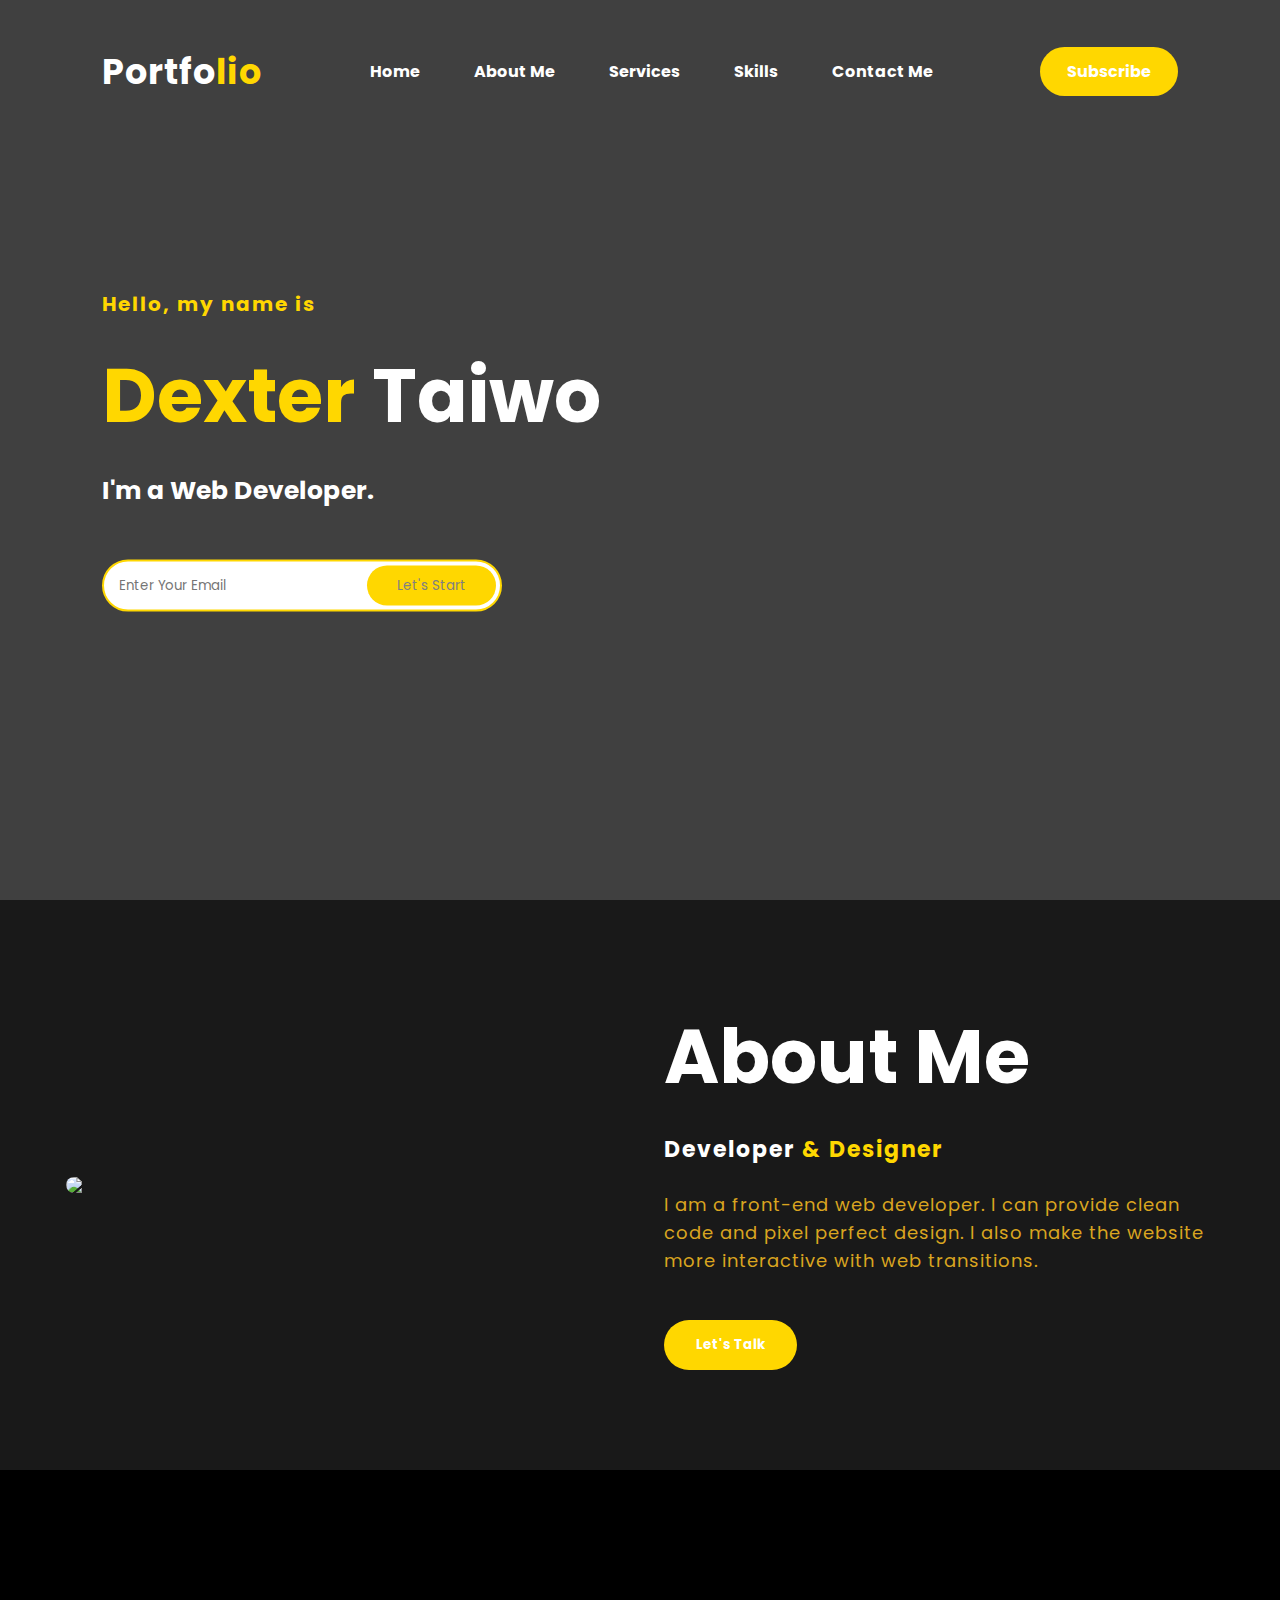
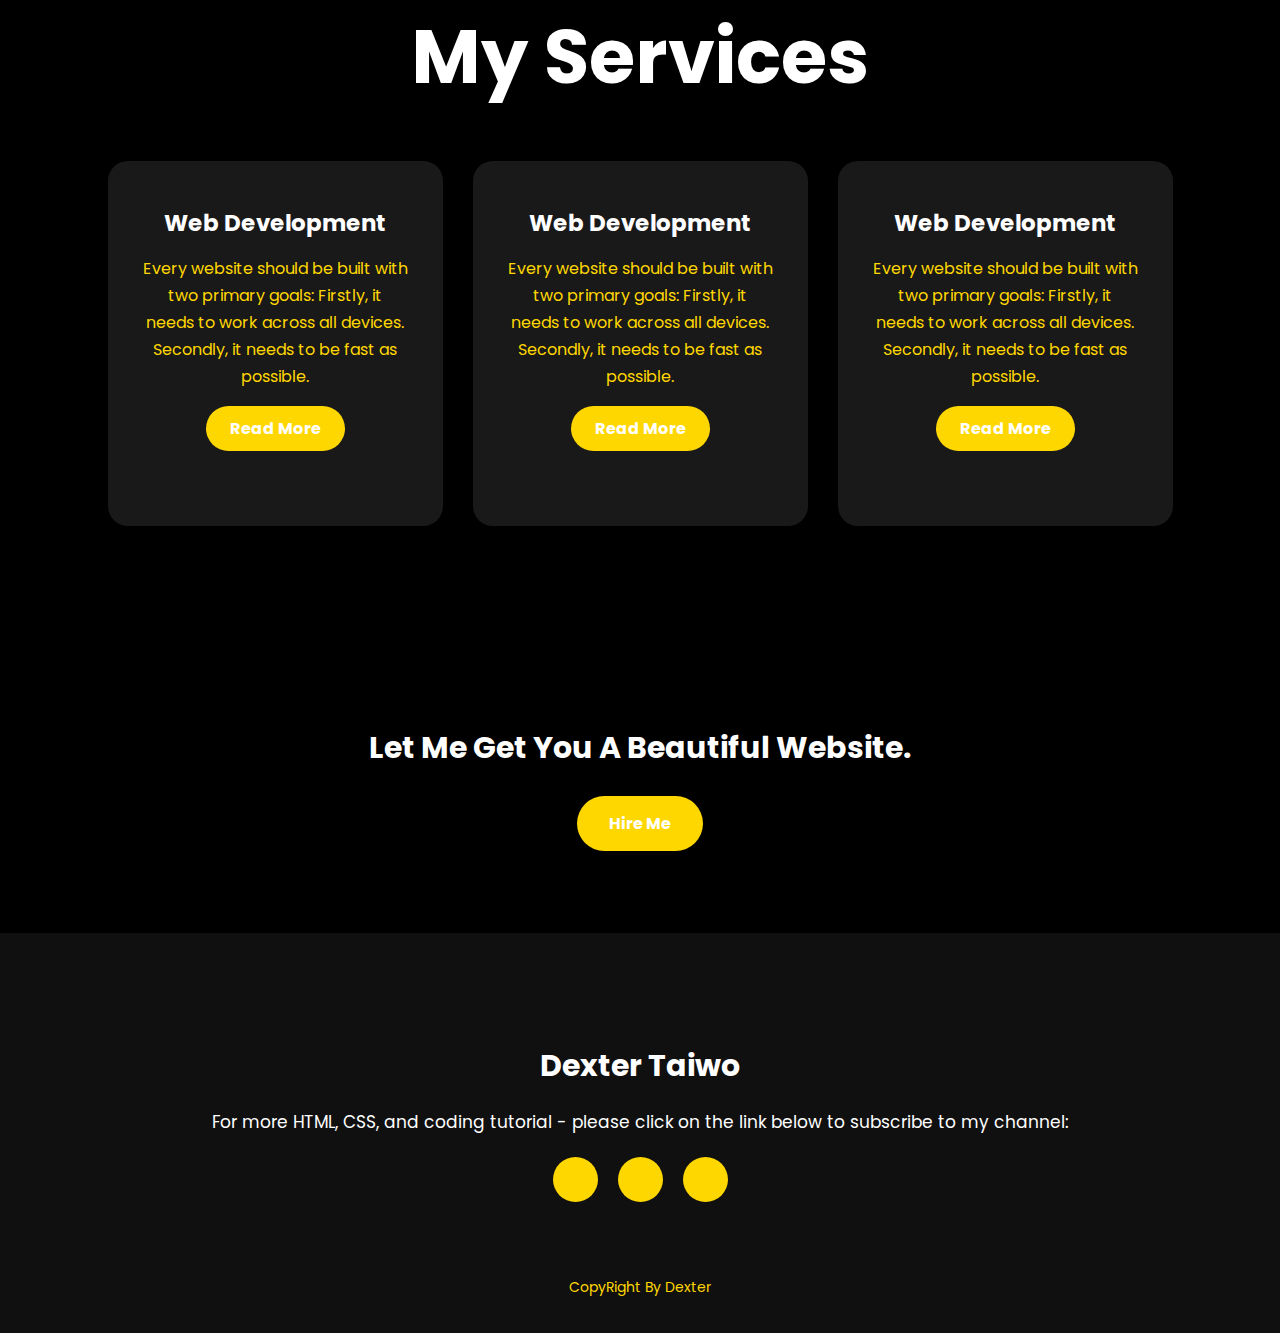
==== index.html @ 6de557a9 "changed to index" ====
<!DOCTYPE html>
<html lang="en">
<head>
    <meta charset="UTF-8">
    <meta http-equiv="X-UA-Compatible" content="IE=edge">
    <meta name="viewport" content="width=device-width, initial-scale=1.0">
    <title>Dexter's Portfolio</title>
    <link rel="stylesheet" href="portfolio.css">
    <link rel="stylesheet" href="https://cdnjs.cloudflare.com/ajax/libs/font-awesome/6.2.0/css/all.min.css" integrity="sha512-xh6O/CkQoPOWDdYTDqeRdPCVd1SpvCA9XXcUnZS2FmJNp1coAFzvtCN9BmamE+4aHK8yyUHUSCcJHgXloTyT2A==" crossorigin="anonymous" referrerpolicy="no-referrer" />

    <!-- google fonts -->
    <link rel="preconnect" href="https://fonts.googleapis.com">
    <link rel="preconnect" href="https://fonts.gstatic.com" crossorigin>    
    <link href="https://fonts.googleapis.com/css2?family=Poppins:wght@200;300;400;500&display=swap" rel="stylesheet">
</head>
<body>
    <div class="hero">
        <nav>
            <h2 class="logo">Portfo<span>lio</span></h2>
            <ul class="nav-links">
                <li><a href="#home">Home</a></li>
                <li><a href="#about">About Me</a></li>
                <li><a href="#services">Services</a></li>
                <li><a href="#services">Skills</a></li>
                <li><a href="#home">Contact Me</a></li>
            </ul>
            <a href="#" class="btn">Subscribe</a>

            <i class="fa-solid fa-bars nav-mobile-icon"></i>

        </nav>
        <div id="home" class="content">
            <h4>Hello, my name is</h4>
            <h1><span>Dexter</span> Taiwo</h1>
            <h3>I'm a Web Developer.</h3>
            <div  class="newsletter">
                <form>
                    <input type="email" name="email" id="mail" placeholder="Enter Your Email">
                    <input type="submit" name="submit" value="Let's Start">
                </form>
            </div>
        </div>
    </div>
    <section id="about" class="about">
        <div class="main">
            <img src="../langingpage/images/dext1.img.JPG">
            <div class="about-text">
                <h2>About Me</h2>
                <h5>Developer <span>& Designer</span></h5>
                <p>I am a front-end web developer. I can provide clean code and pixel perfect design. I also make the website more interactive with web transitions.</p>
                <button type="button">Let's Talk</button>
            </div>
        </div>
    </section>
    <div id="services" class="service">
        <div class="title">
            <h2>My Services</h2>
        </div>
        <div class="box">
            <div class="card">
                <i class="fa-solid fa-bars"></i>
                <h5>Web Development</h5>
                <div class="pra">
                    <p>Every website should be built with two primary goals: Firstly, it needs to work across all devices. Secondly, it needs to be fast as possible.</p>
                    <p style="text-align: center;">
                        <a class="button" href="#">Read More</a>
                    </p>
                </div>
            </div>
            <div class="card">
                <i class="fa-solid fa-user"></i>
                <h5>Web Development</h5>
                <div class="pra">
                    <p>Every website should be built with two primary goals: Firstly, it needs to work across all devices. Secondly, it needs to be fast as possible.</p>
                    <p style="text-align: center;">
                        <a class="button" href="#">Read More</a>
                    </p>
                </div>
            </div>
            <div class="card">
                <i class="fa-solid fa-bell"></i>
                <h5>Web Development</h5>
                <div class="pra">
                    <p>Every website should be built with two primary goals: Firstly, it needs to work across all devices. Secondly, it needs to be fast as possible.</p>
                    <p style="text-align: center;">
                        <a class="button" href="#">Read More</a>
                    </p>
                </div>
            </div>
        </div>
    </div>
    <div class="contact-me">
        <p>Let Me Get You A Beautiful Website.</p>
        <a class="button-two" href="#">Hire Me</a>
    </div>
    <footer>
        <p>Dexter Taiwo</p>
        <p>For more HTML, CSS, and coding tutorial - please click on the link below to subscribe to my channel:</p>
        <div class="social">
            <a href="#"><i class="fa-brands fa-instagram"></i></a>
            <a href="#"><i class="fa-brands fa-snapchat"></i></a>
            <a href="#"><i class="fa-sharp fa-solid fa-basketball"></i></a>
        </div>
        <p class="end">CopyRight By Dexter</p>
    </footer>
</body>
</html>
---- portfolio.css ----
*{
    padding: 0;
    margin: 0;
    font-family: 'Poppins', sans-serif;
    box-sizing: border-box;
    scroll-behavior: smooth;
}
body {
    width: 100%;
}
.hero{
    min-height: 100vh;
    width: 100%;
    
    background-image: linear-gradient(rgba(0,0,0,0.75),rgba(0,0,0,0.75)),url(../langingpage/images/dext4.img.JPG);
    background-size: cover;
    background-position: center;
}
nav{
    display: flex;
    align-items: center;
    justify-content: space-between;
    padding-top: 45px;
    padding-left: 8%;
    padding-right: 8%;
}
.logo{
    color: white;
    font-size: 35px;
    letter-spacing: 1px;
    cursor: pointer;
}
span{
    color: gold;
}
nav .nav-links {
    transition: .3s;
}
nav ul li{
    list-style-type: none;
    display: inline-block;
    padding: 10px 25px;
}
nav ul li a{
    color: white;
    text-decoration: none;
    font-weight: bold;
    text-transform: capitalize;
}
nav ul li a:hover{
    color: gold;
    transition: 0.5;
}

nav .nav-mobile-icon {
    display: none;
    
    color: gold;
    font-size: 25px;
    cursor: pointer;
    transition: .7s;
}
nav .nav-mobile-icon:hover{
    color: rgb(255, 255, 255);
}

.btn{
    background-color: gold;
    color: white;
    text-decoration: none;
    border: 2px solid transparent;
    font-weight: bold;
    padding: 10px 25px;
    border-radius: 30px;
    transition: transform .4s;
}
.btn:hover{
    transform: scale(1.2);
}
.content{
    position: absolute;
    top: 50%;
    left: 8%;
    transform: translateY(-50%);
}
h1{
    color: white;
    margin: 20px 0px 20px;
    font-size: 75px;
}
h3{
    color: white;
    font-size: 25px;
    margin-bottom: 50px;
}
h4{
    color: gold;
    letter-spacing: 2px;
    font-size: 20px;
}
.newsletter form{
    width: 80%;
    /* max-width: 100%; */
    position: relative;
}
.newsletter form input:first-child{
    display: inline-block;
    width: 100%;
    padding: 14px 130px 14px 15px;
    border: 2px solid gold;
    outline: none;
    border-radius: 30px;
}
.newsletter form input:last-child{
    position: absolute;
    display: inline-block;
    outline: none;
    border: none;
    padding: 10px 30px;
    border-radius: 30px;
    background-color: gold;
    color: grey;
    box-shadow: 0px 0px 5px black 0px 0px 15px grey;
    top: 6px;
    right: 6px;
}
.about{
    width: 100%;
    padding: 100px 0px;
    background-color: #191919;
}
.about img{
    height: auto;
    width: 530px;
    border-radius: 30px;
    /* mask-image: linear-gradient(rgba(0,0,0,0.75),rgba(0,0,0,0.75)); */
    /* -webkit-mask-image: linear-gradient(rgba(0,0,0,0.75),rgba(0,0,0,0.75)); */
}
.about-text{
    width: 550px;
}
.main{
    width: 100%;
    max-width: 95%;
    margin: 0 auto;
    display: flex;
    align-items: center;
    justify-content: space-around;
}
.about-text h2{
    color: white;
    font-size: 75px;
    text-transform: capitalize;
    margin-bottom: 20px;
}
.about-text h5{
    color: white;
    letter-spacing: 2px;
    font-size: 22px;
    margin-bottom: 25px;
    text-transform: capitalize;
}
.about-text p{
    color: goldenrod;
    letter-spacing: 1px;
    line-height: 28px;
    font-size: 18px;
    margin-bottom: 45px;
}
button{
    background-color: gold;
    color: white;
    text-decoration: none;
    border: 2px solid transparent;
    font-weight: bold;
    padding: 13px 30px;
    border-radius: 30px;
    transition: 0.5s;
}
button:hover{
    background-color: transparent;
    border: 2px solid gold;
    cursor: pointer;
}
.service{
    background: black;
    width: 100%;
    padding: 100px 0px;
}
.title h2{
    color: white;
    font-size: 75px;
    margin: 30px auto;
    text-align: center;
}
.box{
    display: flex;
    justify-content: center;
    align-items: center;
    min-height: 400px;
}
.card{
    height: 365px;
    width: 335px;
    padding: 20px 35px;
    background: #191919;
    border-radius: 20px;
    margin: 15px;
    position: relative;
    overflow: hidden;
    text-align: center;
}
.card i{
    font-size: 25px;
    display: block;
    text-align: center;
    margin: 25px 0px;
    color: gold;
}
h5{
    color: white;
    font-size: 23px;
    margin-bottom: 15px;
}
.pra p{
    color: gold;
    font-size: 16px;
    line-height: 27px;
    margin-bottom: 25px;
}
.card .button{
    background-color: gold;
    color: white;
    text-decoration: none;
    border: 2px solid transparent;
    font-weight: bold;
    padding: 9px 22px;
    border-radius: 30px;
    transition: 0.5s;
}
.card .button:hover{
    background-color: transparent;
    border: 2px solid gold;
    cursor: pointer;
}
.contact-me{
    padding: 20px;
    width: 100%;
    height: 290px;
    background: black;
    display: flex;
    align-items: center;
    flex-direction: column;
    justify-content: center;
    text-align: center;
}
.contact-me p{
    color: white;
    font-size: 30px;
    font-weight: bold;
    margin-bottom: 25px;
}
.contact-me .button-two{
    background-color: gold;
    color: white;
    text-decoration: none;
    border: 2px solid transparent;
    font-weight: bold;
    padding: 13px 30px;
    border-radius: 30px;
    transition: 0.5s;
}
.button-two:hover{
    background-color: transparent;
    border: 2px solid gold;
    cursor: pointer;
}
footer{
    position: relative;
    width: 100%;
    height: 400px;
    background: #101010;
    display: flex;
    flex-direction: column;
    align-items: center;
    justify-content: center;
}
footer p:nth-child(1){
    font-size: 30px;
    color: white;
    margin-bottom: 20px;
    font-weight: bold;
}
footer p:nth-child(2){
    color: white;
    font-size: 17px;
    /* width: 500px; */
    text-align: center;
    line-height: 26px;
}
.social{
    display: flex;
}
.social a{
    width: 45px;
    height: 45px;
    display: flex;
    align-items: center;
    justify-content: center;
    background: gold;
    border-radius: 50%;
    margin: 22px 10px;
    color: white;
    text-decoration: none;
    font-size: 20px;
}
.social a:hover{
    transform: scale(1.3);
    transition: 0.5s;
}
.end{
    position: absolute;
    color: gold;
    bottom: 35px;
    font-size: 14px;
}

@media screen and (max-width: 1050px) {
    .nav-links, nav .btn {
        display: none;
    }
    nav .nav-mobile-icon {
        display: block;
    }

    .about img{ 

        width: 300px;
    }

    .about-text {
         width: 300px;
    }

}


@media screen and (max-width: 560px) {
    .main {
        flex-direction: column;
        gap: 10px;

    }

  

    .about-text h2 {

        font-size: 50px;
   }


   .box {
    flex-direction: column;
   }
}
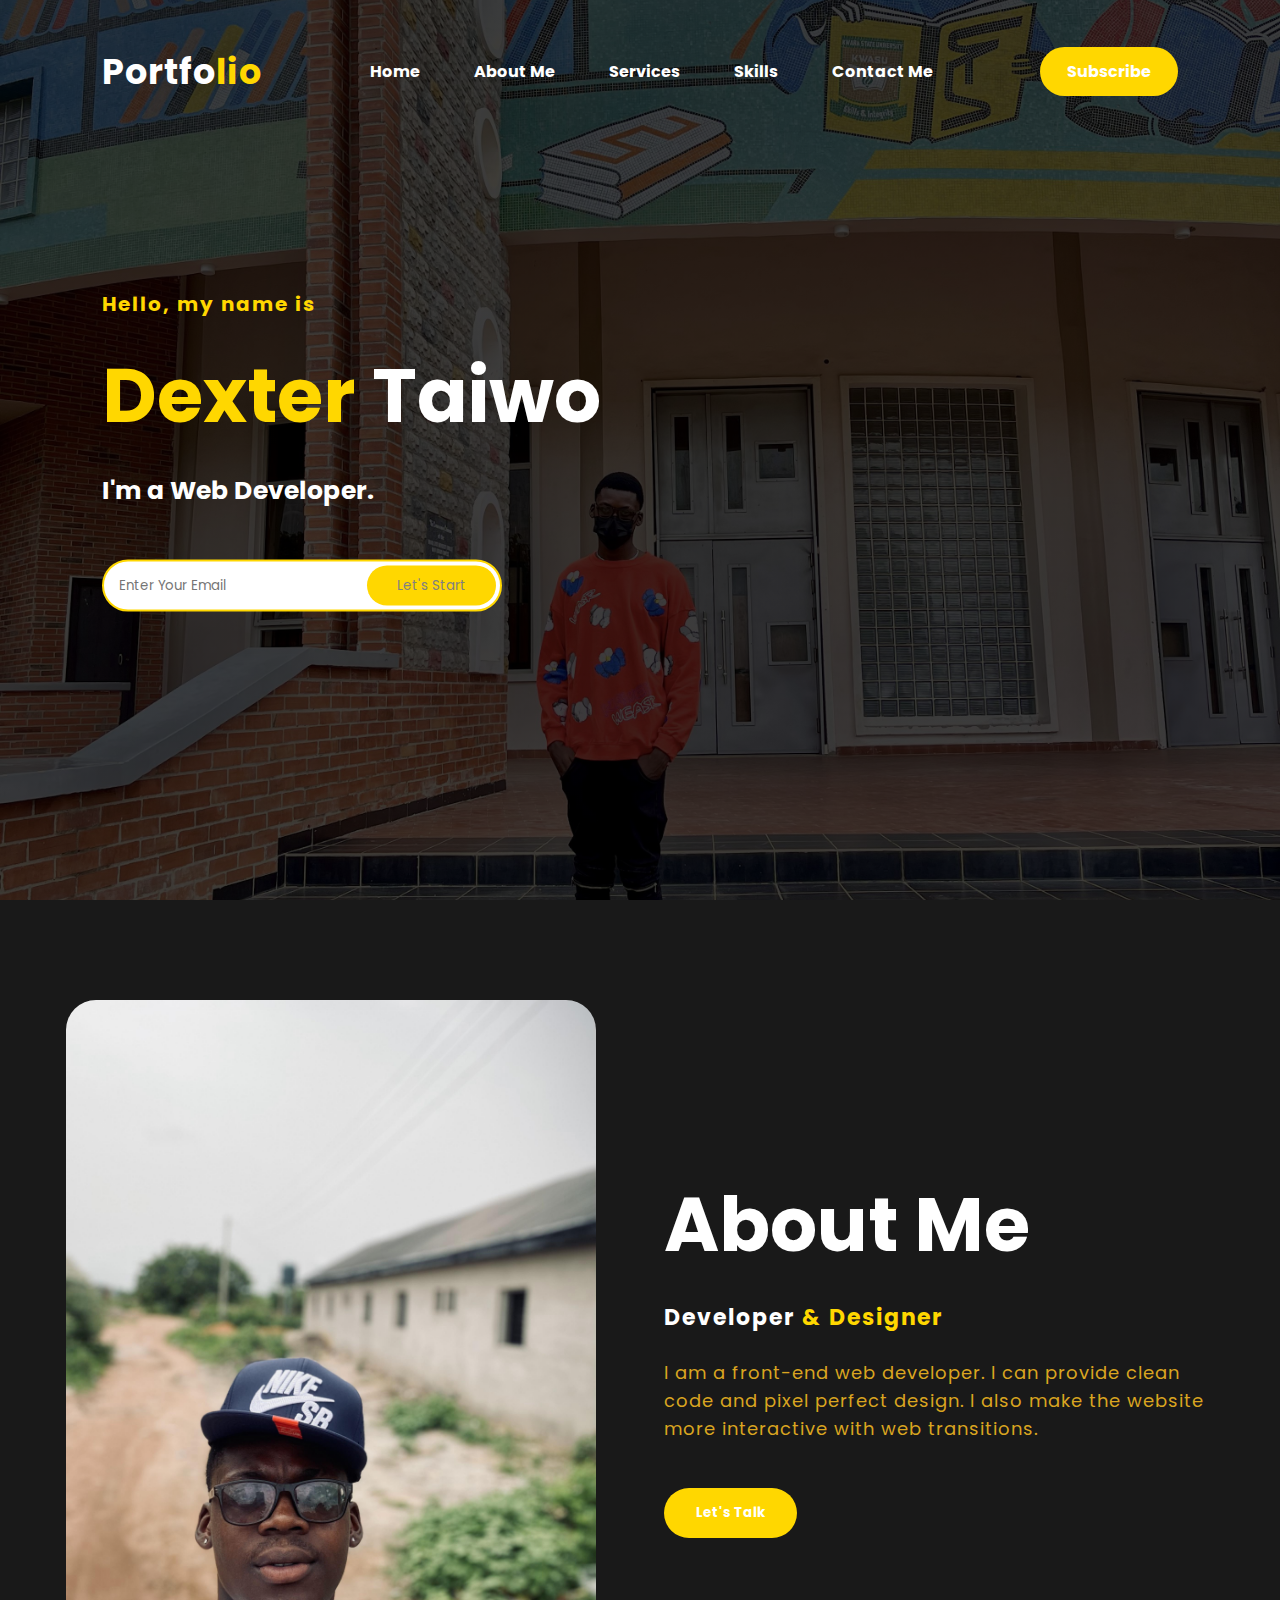
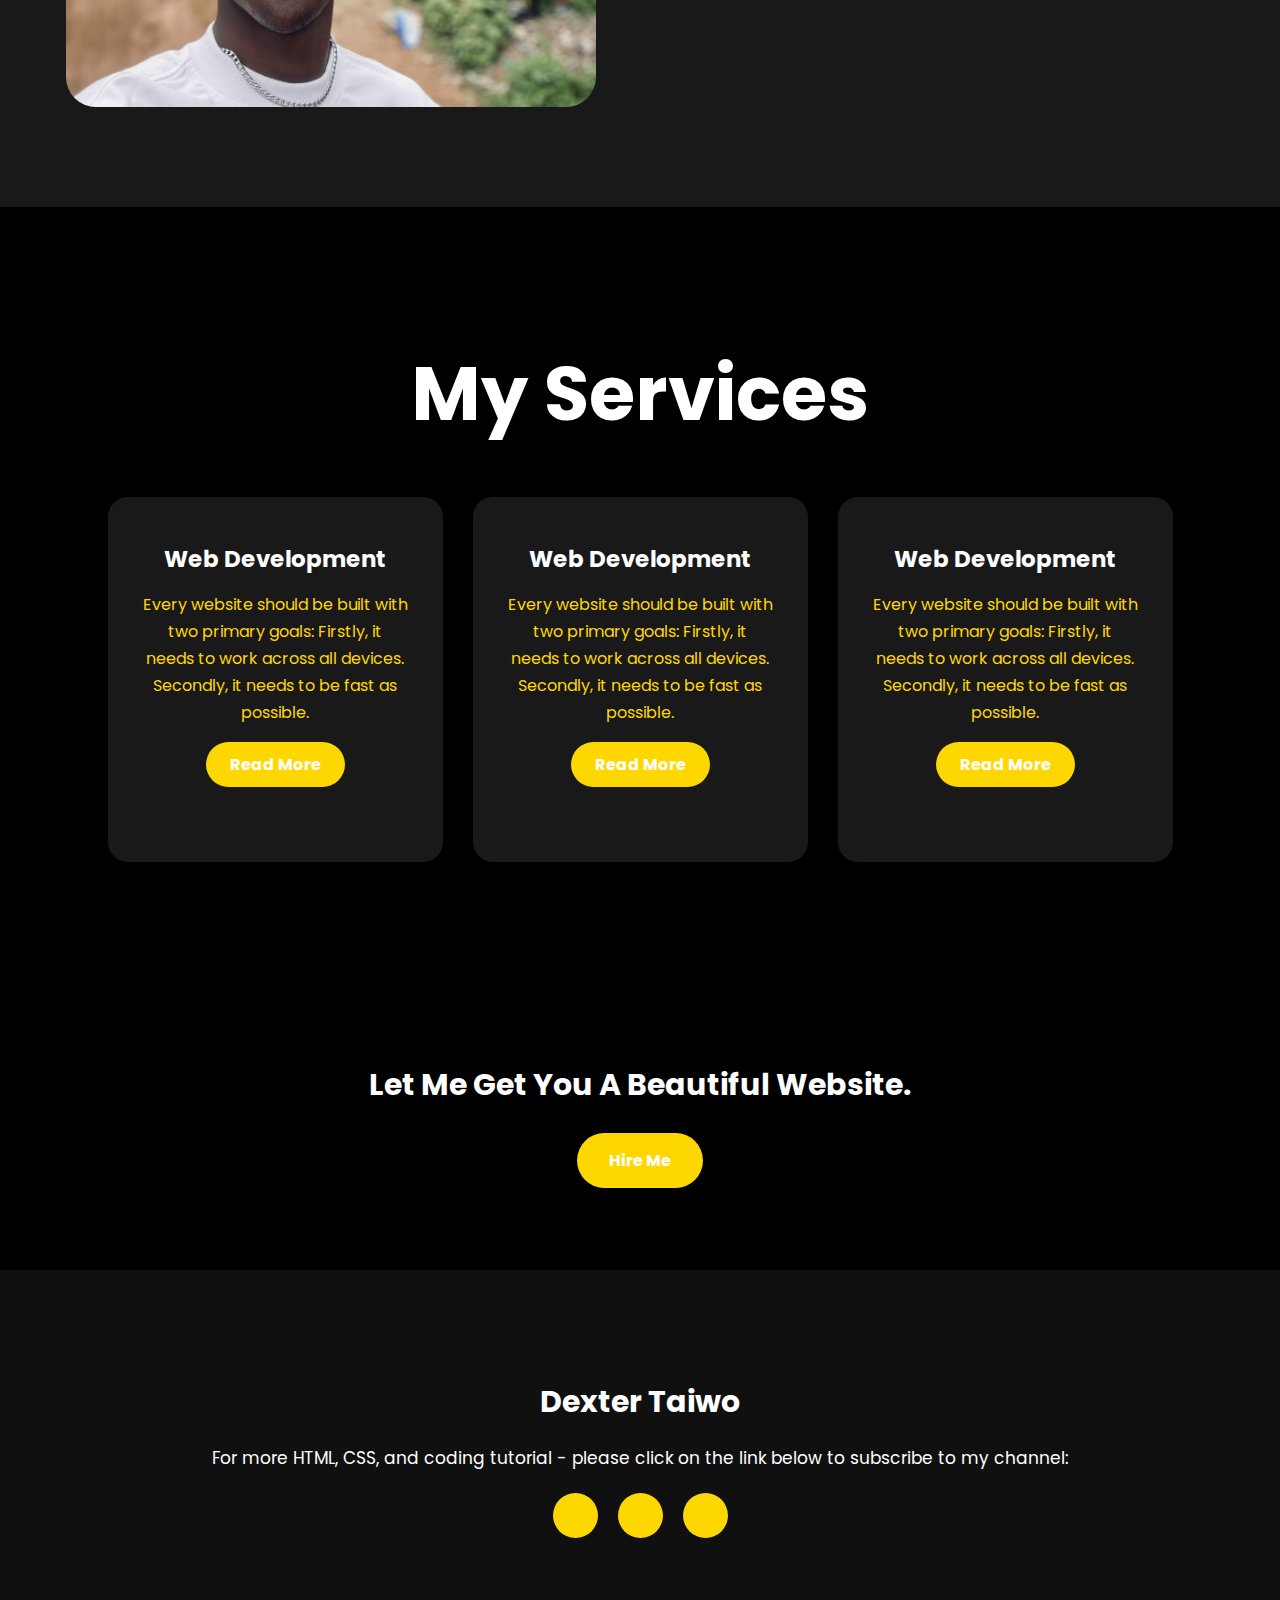
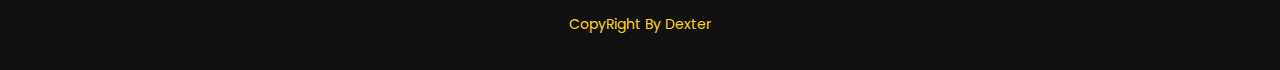
==== commit 67257e28: "changes" ====
--- a/index.html
+++ b/index.html
@@ -43,7 +43,7 @@
     </div>
     <section id="about" class="about">
         <div class="main">
-            <img src="../langingpage/images/dext1.img.JPG">
+            <img src="/images/dext1.img.JPG">
             <div class="about-text">
                 <h2>About Me</h2>
                 <h5>Developer <span>& Designer</span></h5>
--- a/portfolio.css
+++ b/portfolio.css
@@ -12,7 +12,7 @@
     min-height: 100vh;
     width: 100%;
     
-    background-image: linear-gradient(rgba(0,0,0,0.75),rgba(0,0,0,0.75)),url(../langingpage/images/dext4.img.JPG);
+    background-image: linear-gradient(rgba(0,0,0,0.75),rgba(0,0,0,0.75)),url(./images/dext4.img.JPG);
     background-size: cover;
     background-position: center;
 }
